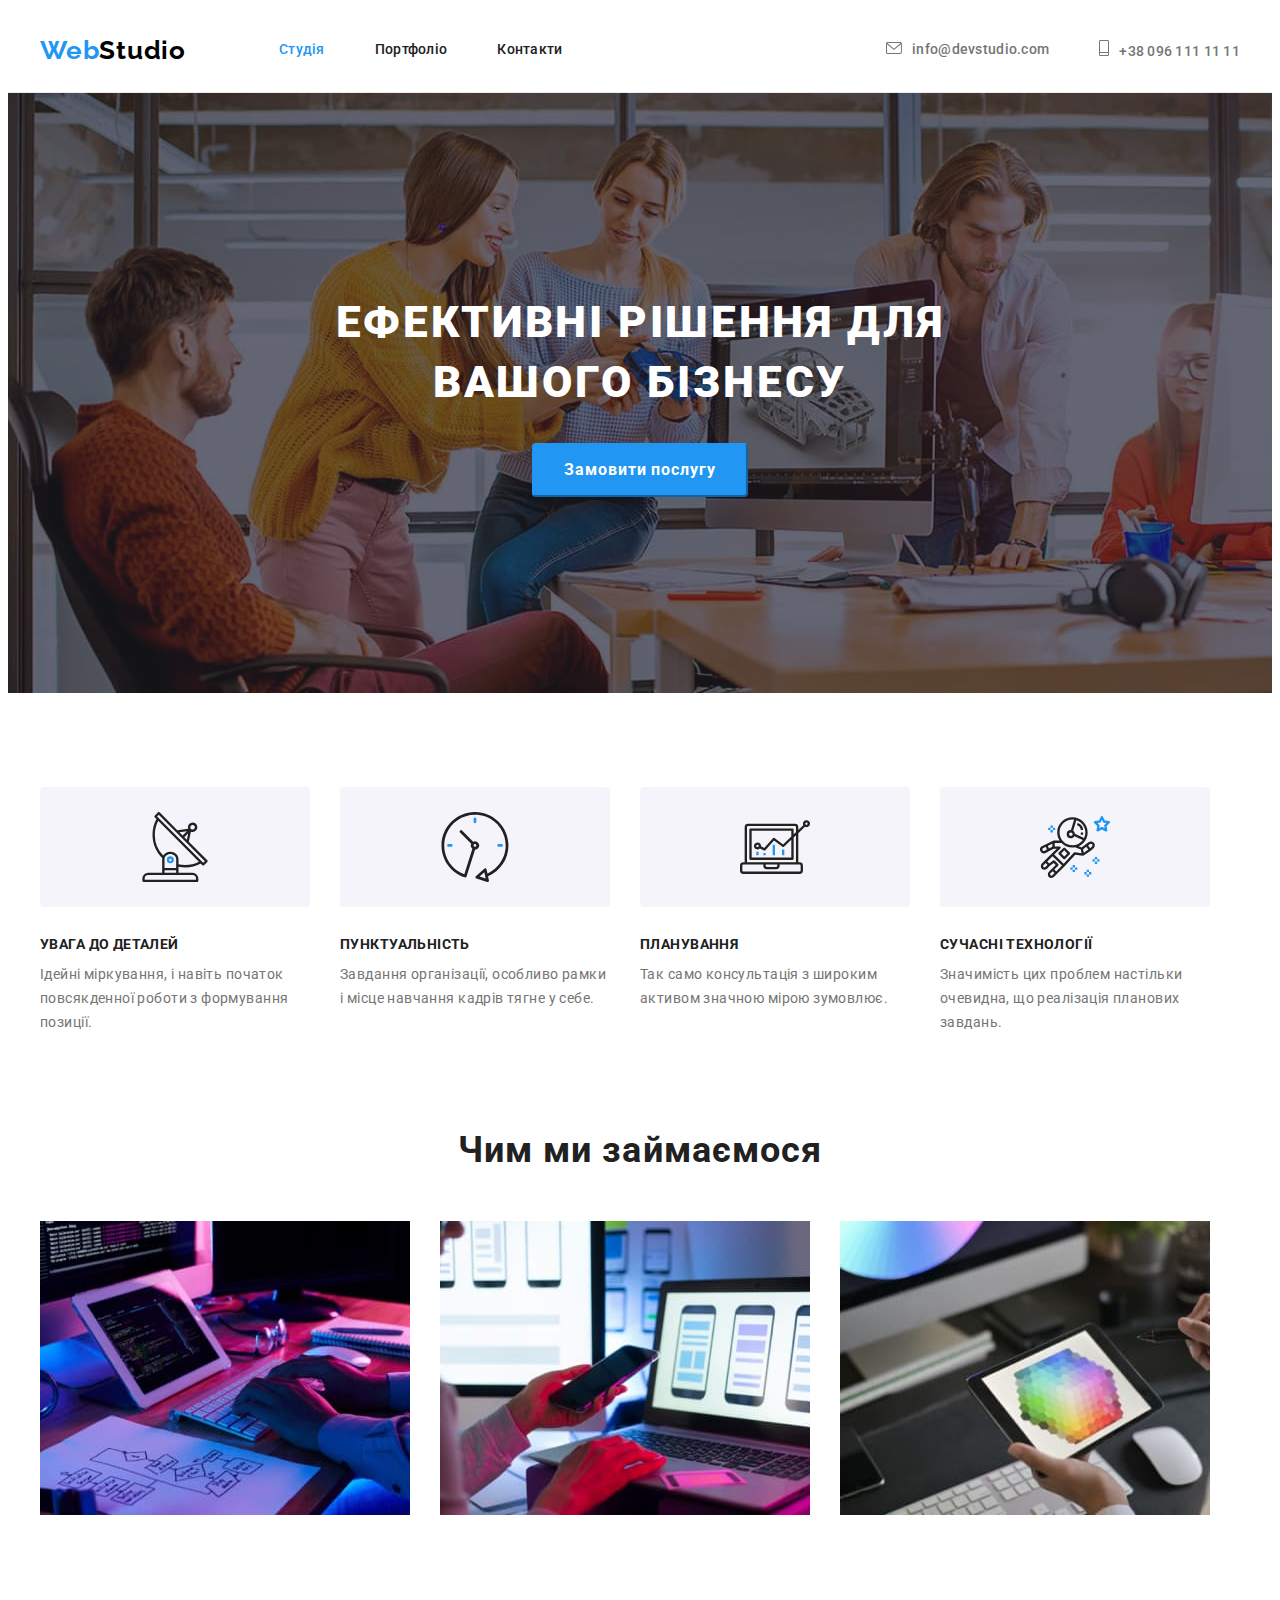
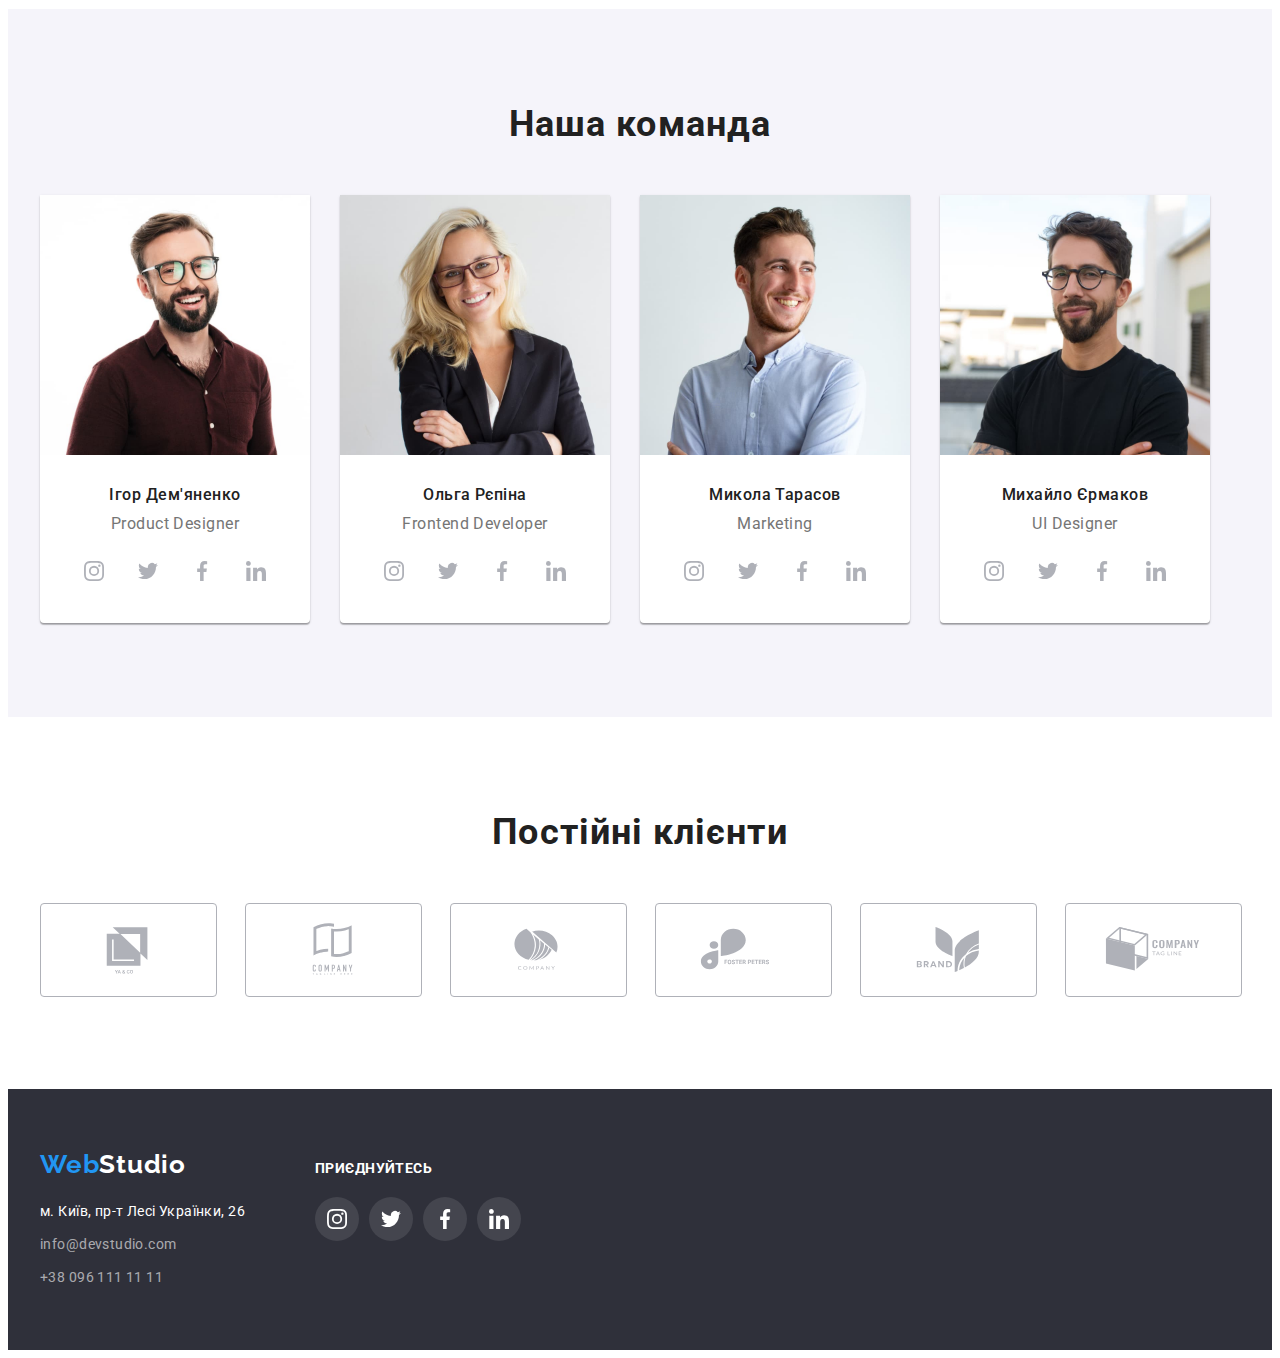
==== index.html @ 9d5d57d2 "new" ====
<!DOCTYPE html>
<html lang="uk">
  <head>
    <meta charset="UTF-8" />
    <meta http-equiv="X-UA-Compatible" content="IE=edge" />
    <meta name="viewport" content="width=device-width, initial-scale=1.0" />
    <title>Студія</title>
    <link rel="stylesheet" href="https://cdnjs.cloudflare.com/ajax/libs/modern-normalize/1.1.0/modern-normalize.min.css" integrity="sha512-wpPYUAdjBVSE4KJnH1VR1HeZfpl1ub8YT/NKx4PuQ5NmX2tKuGu6U/JRp5y+Y8XG2tV+wKQpNHVUX03MfMFn9Q==" crossorigin="anonymous" referrerpolicy="no-referrer" />
    <link rel="stylesheet" href="./css/styles.css" />
    <link rel="preconnect" href="https://fonts.googleapis.com" />
    <link rel="preconnect" href="https://fonts.gstatic.com" crossorigin />
    <link href="https://fonts.googleapis.com/css2?family=Raleway:wght@700&family=Roboto:wght@400;500;700;900&display=swap" rel="stylesheet" />
  </head>
  <body>
    <header class="header">
      <div class="container header-container">
        <nav class="site-nav">
          <a class="logo-link" href="./index.html"><span>Web</span>Studio</a>
          <ul class="header-list list">
            <li class="item"><a class="header-item-link link current" href="./index.html">Студія</a></li>
            <li class="item"><a class="header-item-link link" href="./portfolio.html">Портфоліо</a></li>
            <li class="item"><a class="header-item-link link" href="">Контакти</a></li>
          </ul>
        </nav>
        <ul class="header-contacts list">
          <li class="item"><a class="header-item-mail link" href="mailto:info@devstudio.com"><svg class="icon-header-contats" width="16" height="12"><use href="./images/icons.svg#icon-mail"></use></svg>info@devstudio.com</a></li>
          <li class="item"><a class="header-item-tel link" href="tel:+380961111111"><svg class="icon-header-contats" width="10" height="16"><use href="./images/icons.svg#icon-tell"></use></svg>+38 096 111 11 11</a></li>
        </ul>
      </div>
    </header>
    <main>
      <section class="hero">
        <div class="hero-elements">
          <h1 class="hero-title">Ефективні рішення для вашого бізнесу</h1>
          <button class="hero-btn" type="button" aria-label="Замовити послугу">Замовити послугу</button>
        </div>
      </section>
      <section class="features section">
        <div class="container">
          <h2 class="visually-hidden">Особливості</h2>
          <ul class="features-list list">
            <li class="item">
              <div class="icons"><svg class="icon-features" width="70" height="70"><use href="./images/icons.svg#icon-antenna"></use></svg></div>
              <h3 class="features-title">УВАГА ДО ДЕТАЛЕЙ</h3>
              <p class="features-text">Ідейні міркування, і навіть початок повсякденної роботи з формування позиції.</p>
            </li>
            <li class="item">
              <div class="icons"><svg class="icon-features" width="70" height="70"><use href="./images/icons.svg#icon-clock"></use></svg></div>
              <h3 class="features-title">ПУНКТУАЛЬНІСТЬ</h3>
              <p class="features-text">Завдання організації, особливо рамки і місце навчання кадрів тягне у себе.</p>
            </li>
            <li class="item">
              <div class="icons"><svg class="icon-features" width="70" height="70"><use href="./images/icons.svg#icon-diagram"></use></svg></div>
              <h3 class="features-title">ПЛАНУВАННЯ</h3>
              <p class="features-text">Так само консультація з широким активом значною мірою зумовлює.</p>
            </li>
            <li class="item">
              <div class="icons"><svg class="icon-features" width="70" height="70"><use href="./images/icons.svg#icon-astronaut"></use></svg></div>
              <h3 class="features-title">СУЧАСНІ ТЕХНОЛОГІЇ</h3>
              <p class="features-text">Значимість цих проблем настільки очевидна, що реалізація планових завдань.</p>
            </li>
          </ul>
        </div>
      </section>
      <section class="services">
        <div class="container">
          <h2 class="services-title">Чим ми займаємося</h2>
          <ul class="services-list list">
            <li class="item"><img src="./images/desktopapp.jpg" alt="Десктопні програми" width="370" height="294" /></li>
            <li class="item"><img src="./images/mobileapp.jpg" alt="Мобільні додакти" width="370" height="294" /></li>
            <li class="item"><img src="./images/designsolutions.jpg" alt="Дизайнерскі рішення" width="370" height="294" /></li>
          </ul>
        </div>
      </section>
      <section class="team section">
        <div class="container">
          <h2 class="team-title">Наша команда</h2>
          <ul class="team-list list">
            <li class="item">
              <img class="team-img" src="./images/ihordemyanenko.jpg" alt="Ігор Дем'яненко" width="270" height="260" />
              <div class="team-description">
                <h3 class="team-title-name">Ігор Дем'яненко</h3>
                <p class="team-text" lang="en">Product Designer</p>
                  <ul class="team-soc-list">
                <li class="item-soc-list"><a class="team-soc-link" href=""><svg class="icon-link" width="20" height="20"><use href="./images/icons.svg#icon-instagram"></use></svg></a></li>
                <li class="item-soc-list"><a class="team-soc-link" href=""><svg class="icon-link" width="20" height="20"><use href="./images/icons.svg#icon-twitter"></use></svg></a></li>
                <li class="item-soc-list"><a class="team-soc-link" href=""><svg class="icon-link" width="20" height="20"><use href="./images/icons.svg#icon-facebook"></use></svg></a></li>
                <li class="item-soc-list"><a class="team-soc-link" href=""><svg class="icon-link" width="20" height="20"><use href="./images/icons.svg#icon-linkedin"></use></svg></a></li>
              </ul>
              </div>
            </li>
            <li class="item">
              <img class="team-img" src="./images/olgarepina.jpg" alt="Ольга Рєпіна" width="270" height="260" />
              <div class="team-description">
                <h3 class="team-title-name">Ольга Рєпіна</h3>
                <p class="team-text" lang="en">Frontend Developer</p>
                  <ul class="team-soc-list">
                <li class="item-soc-list"><a class="team-soc-link" href=""><svg class="icon-link" width="20" height="20"><use href="./images/icons.svg#icon-instagram"></use></svg></a></li>
                <li class="item-soc-list"><a class="team-soc-link" href=""><svg class="icon-link" width="20" height="20"><use href="./images/icons.svg#icon-twitter"></use></svg></a></li>
                <li class="item-soc-list"><a class="team-soc-link" href=""><svg class="icon-link" width="20" height="20"><use href="./images/icons.svg#icon-facebook"></use></svg></a></li>
                <li class="item-soc-list"><a class="team-soc-link" href=""><svg class="icon-link" width="20" height="20"><use href="./images/icons.svg#icon-linkedin"></use></svg></a></li>
              </ul>
              </div>
            </li>
            <li class="item">
              <img class="team-img" src="./images/mykolatarasov.jpg" alt="Микола Тарасов" width="270" height="260" />
              <div class="team-description">
                <h3 class="team-title-name">Микола Тарасов</h3>
                <p class="team-text" lang="en">Marketing</p>
                  <ul class="team-soc-list">
                <li class="item-soc-list"><a class="team-soc-link" href=""><svg class="icon-link" width="20" height="20"><use href="./images/icons.svg#icon-instagram"></use></svg></a></li>
                <li class="item-soc-list"><a class="team-soc-link" href=""><svg class="icon-link" width="20" height="20"><use href="./images/icons.svg#icon-twitter"></use></svg></a></li>
                <li class="item-soc-list"><a class="team-soc-link" href=""><svg class="icon-link" width="20" height="20"><use href="./images/icons.svg#icon-facebook"></use></svg></a></li>
                <li class="item-soc-list"><a class="team-soc-link" href=""><svg class="icon-link" width="20" height="20"><use href="./images/icons.svg#icon-linkedin"></use></svg></a></li>
              </ul>
              </div>
            </li>
            <li class="item">
              <img class="team-img" src="./images/mykhailoyermako.jpg" alt="Михайло Єрмаков" width="270" height="260" />
              <div class="team-description">
                <h3 class="team-title-name">Михайло Єрмаков</h3>
                <p class="team-text" lang="en">UI Designer</p>
                  <ul class="team-soc-list">
                <li class="item-soc-list"><a class="team-soc-link" href=""><svg class="icon-link" width="20" height="20"><use href="./images/icons.svg#icon-instagram"></use></svg></a></li>
                <li class="item-soc-list"><a class="team-soc-link" href=""><svg class="icon-link" width="20" height="20"><use href="./images/icons.svg#icon-twitter"></use></svg></a></li>
                <li class="item-soc-list"><a class="team-soc-link" href=""><svg class="icon-link" width="20" height="20"><use href="./images/icons.svg#icon-facebook"></use></svg></a></li>
                <li class="item-soc-list"><a class="team-soc-link" href=""><svg class="icon-link" width="20" height="20"><use href="./images/icons.svg#icon-linkedin"></use></svg></a></li>
              </ul>
              </div>
            </li>
          </ul>
        </div>
      </section>
      <section class="regular-customers section">
        <div class="container">
          <h2 class="title-customers">Постійні клієнти</h2>
          <ul class="list-coustomers">
            <li class="item-coustomers"><a class="coustomers-link" href=""><svg class="icon-coustomers-link" width="106" height="60"><use href="./images/icons.svg#icon-yako"></use></svg></a></li>
            <li class="item-coustomers"><a class="coustomers-link" href=""><svg class="icon-coustomers-link" width="106" height="60"><use href="./images/icons.svg#icon-taglinehere"></use></svg></a></li>
            <li class="item-coustomers"><a class="coustomers-link" href=""><svg class="icon-coustomers-link" width="106" height="60"><use href="./images/icons.svg#icon-company"></use></svg></a></li>
            <li class="item-coustomers"><a class="coustomers-link" href=""><svg class="icon-coustomers-link" width="106" height="60"><use href="./images/icons.svg#icon-fosterpeters"></use></svg></a></li>
            <li class="item-coustomers"><a class="coustomers-link" href=""><svg class="icon-coustomers-link" width="106" height="60"><use href="./images/icons.svg#icon-brand"></use></svg></a></li>
            <li class="item-coustomers"><a class="coustomers-link" href=""><svg class="icon-coustomers-link" width="106" height="60"><use href="./images/icons.svg#icon-tagline"></use></svg></a></li>
          </ul>
        </div>
      </section>
    </main>
    <footer class="footer">
      <div class="container footer-addres">
        <div class="footer-wrap-contacts">
          <a class="footer-logo" href="./index.html"><span>Web</span>Studio</a>
          <address>
            <p class="footer-text">м. Київ, пр-т Лесі Українки, 26</p>
            <ul class="footer-contacts list">
              <li class="footer-item"><a class="footer-mail" href="mailto:info@devstudio.com">info@devstudio.com</a></li>
              <li class="footer-item"><a class="footer-tel" href="tel:+380961111111">+38 096 111 11 11</a></li>
            </ul>
          </address>
        </div>
        <div class="footer-links">
          <div>
            <p class="footer-text-links">приєднуйтесь</p>
            <ul class="footer-soc-list">
              <li class="item-soc-list"><a class="footer-soc-link" href=""><svg class="icon-footer-link" width="20" height="20"><use href="./images/icons.svg#icon-instagram"></use></svg></a></li>
              <li class="item-soc-list"><a class="footer-soc-link" href=""><svg class="icon-footer-link" width="20" height="20"><use href="./images/icons.svg#icon-twitter"></use></svg></a></li>
              <li class="item-soc-list"><a class="footer-soc-link" href=""><svg class="icon-footer-link" width="20" height="20"><use href="./images/icons.svg#icon-facebook"></use></svg></a></li>
              <li class="item-soc-list"><a class="footer-soc-link" href=""><svg class="icon-footer-link" width="20" height="20"><use href="./images/icons.svg#icon-linkedin"></use></svg></a></li>
            </ul>
          </div>
        </div>
      </div>
    </footer>
  </body>
</html>
---- css/styles.css ----
:root {
  --text-color: #757575;
  --title-text-color: #212121;
  --accent-color: #2196f3;
  --secondary-color: #ffffff;
  --color-icon: #afb1b8;
  ---background-color: #f5f4fa;
}

h1,
h2,
h3,
h4,
h5,
h5,
p {
  margin: 0;
  padding: 0;
}

ul,
ol {
  margin: 0;
  padding-left: 0;
  list-style: none;
}

a {
  text-decoration: none;
}

address {
  font-style: normal;
}

button {
  cursor: pointer;
}

img {
  display: block;
  max-width: 100%;
  height: auto;
}

body {
  font-family: "Roboto", sans-serif;
  font-size: 14px;
}

.container {
  width: 1200px;
  padding-left: 15px;
  padding-right: 15px;
  margin: 0 auto;
}

.section {
  padding-top: 94px;
  padding-bottom: 94px;
}

.visually-hidden {
  position: absolute;
  width: 1px;
  height: 1px;
  margin: -1px;
  border: 0;
  padding: 0;
  white-space: nowrap;
  clip-path: inset(100%);
  clip: rect(0 0 0 0);
  overflow: hidden;
}

.header-list .current {
  color: var(--accent-color);
}

/* Header */

.header {
  background: var(--secondary-color);
  border-bottom: 1px solid #ececec;
}

.header-container {
  display: flex;
  align-items: center;
}

.site-nav {
  display: flex;
  align-items: center;
}

.header-list {
  display: flex;
  align-items: center;
}

.header-container .link {
  padding-top: 32px;
  padding-bottom: 32px;
}

.header-list .item + .item {
  margin-left: 50px;
}
.header-contacts {
  display: flex;
  align-items: center;
  margin-left: auto;
}

.header-contacts .item + .item {
  margin-left: 50px;
}

.logo-link {
  color: #000000;
  font-family: "Raleway", sans-serif;
  font-weight: 700;
  font-size: 26px;
  line-height: 1.19;
  letter-spacing: 0.03em;
  margin-right: 93px;
}

.logo-link span {
  color: var(--accent-color);
}

.header-item-link {
  font-weight: 500;
  line-height: 1.14;
  letter-spacing: 0.02em;
  color: var(--title-text-color);

  display: block;
}

.header-item-link:hover,
.header-item-link:focus {
  color: var(--accent-color);
}

.header-item-mail,
.header-item-tel {
  font-weight: 500;
  line-height: 1.14;
  letter-spacing: 0.02em;
  color: var(--text-color);

  display: block;
}

.icon-header-contats {
  margin-right: 10px;
  fill: currentColor;
}

.header-item-mail:hover,
.header-item-mail:focus {
  color: var(--accent-color);
  fill: var(--accent-color);
}

.header-item-tel:hover,
.header-item-tel:focus {
  color: var(--accent-color);
  fill: var(--accent-color);
}

/* Hero */

.hero {
  height: 600px;
  max-width: 1600px;
  background-image: linear-gradient(rgba(47, 48, 58, 0.4), rgba(47, 48, 58, 0.4)), url("../images/hero.jpg");
  background-color: #2f303a;
}
.hero-elements {
  padding: 200px 0px;
}

.hero-title {
  max-width: 650px;
  margin: 0 auto;
  margin-bottom: 30px;

  font-weight: 900;
  font-size: 44px;
  line-height: 1.36;
  text-align: center;
  letter-spacing: 0.06em;
  text-transform: uppercase;
  color: var(--secondary-color);
}
.hero-btn {
  display: block;
  padding-top: 10px;
  padding-bottom: 10px;
  min-width: 216px;
  margin: 0 auto;
  border-radius: 4px;
  border-color: var(--accent-color);

  font-family: inherit;
  font-weight: 700;
  font-size: 16px;
  line-height: 1.88;
  letter-spacing: 0.06em;
  color: var(--secondary-color);
  background: var(--accent-color);
}

.hero-btn:hover,
.hero-btn:focus {
  color: var(--secondary-color);
  background: #188ce8;
}

/* Features */

.icons {
  width: 270px;
  height: 120px;
  margin-bottom: 30px;

  display: flex;
  justify-content: center;
  align-items: center;
  background-color: var(---background-color);
  border-radius: 4px;
}

.features-list {
  display: flex;
  gap: 30px;
}

.features-title {
  margin-bottom: 10px;

  font-size: 14px;
  font-weight: 700;
  line-height: 1.14;
  letter-spacing: 0.03em;
  text-transform: uppercase;
  color: var(--title-text-color);
}

.features-text {
  width: 270px;

  line-height: 1.71;
  letter-spacing: 0.03em;
  color: var(--text-color);
}

/* Services */

.services {
  padding-bottom: 94px;
  background: var(--secondary-color);
}

.services-list {
  display: flex;
  gap: 30px;
}

.services-list .item {
  width: calc((100%-60px) / 3);
}

.services-title {
  margin-bottom: 50px;

  font-weight: 700;
  font-size: 36px;
  line-height: 42px;
  text-align: center;
  letter-spacing: 0.03em;
  color: var(--title-text-color);
}

/* Our team */

.team {
  background: var(---background-color);
}

.team-list {
  display: flex;
  gap: 30px;
}

.team-list .item {
  text-align: center;
  box-shadow: 0px 1px 3px rgba(0, 0, 0, 0.12), 0px 1px 1px rgba(0, 0, 0, 0.14), 0px 2px 1px rgba(0, 0, 0, 0.2);
  border-radius: 0px 0px 4px 4px;
  background: #ffffff;
}

.team-description {
  padding: 30px;
}

.team-title {
  margin-bottom: 50px;
  font-weight: 700;
  font-size: 36px;
  line-height: 1.17;
  text-align: center;
  letter-spacing: 0.03em;
  color: var(--title-text-color);
}

.team-title-name {
  margin-bottom: 10px;

  font-weight: 500;
  font-size: 16px;
  line-height: 1.19;
  letter-spacing: 0.03em;
  color: var(--title-text-color);
}

.team-text {
  margin-bottom: 16px;
  
  font-size: 16px;
  line-height: 1.19;
  letter-spacing: 0.03em;
  color: var(--text-color);
}

.team-soc-list {
  display: flex;
  justify-content: center;
  align-items: center;
  gap: 10px;
}

.item-soc-list {
  width: 44px;
  height: 44px;
}

.team-soc-link {
  width: 100%;
  height: 100%;
  display: flex;
  justify-content: center;
  align-items: center;
  border-radius: 50%;
  color: var(--color-icon);
}

.icon-link {
  fill: currentColor;
}

.team-soc-link:hover,
.team-soc-link:focus {
  background-color: var(--accent-color);
  color: var(--secondary-color);
}

/* Coustomers */

.title-customers {
  margin-bottom: 50px;

  font-weight: 700;
  font-size: 36px;
  line-height: 1.17;
  text-align: center;
  letter-spacing: 0.03em;

  color: var(--title-text-color);
}

.list-coustomers {
  display: flex;
  gap: 30px;
}

.item-coustomers {
  width: calc((100% - 150px) / 6);
  height: 92px;
}

.coustomers-link {
  width: 100%;
  height: 100%;
  display: flex;
  justify-content: center;
  align-items: center;
  border: 1px solid var(--color-icon);
  border-radius: 4px;
  color: var(--color-icon);
}

.icon-coustomers-link {
  fill: currentColor;
}

.coustomers-link:hover,
.coustomers-link:focus {
  border-color: var(--accent-color);
  color: var(--accent-color);
}

/* Footer */

.footer {
  padding: 60px 0;
  background: #2f303a;
}

.footer-addres {
  display: flex;
  align-items: baseline;
}

.footer-wrap-contacts {
  margin-right: 70px;
}

.footer-logo {
  font-family: "Raleway", sans-serif;
  font-weight: 700;
  font-size: 26px;
  line-height: 1.19;
  letter-spacing: 0.03em;
  color: var(--secondary-color);

  display: block;
  margin-bottom: 20px;
}

.footer-logo span {
  color: var(--accent-color);
}

.footer-text {
  margin-bottom: 9px;

  line-height: 1.71;
  font-style: normal;
  letter-spacing: 0.03em;
  color: var(--secondary-color);
}

.footer-mail,
.footer-tel {
  font-style: normal;
  line-height: 1.71;
  letter-spacing: 0.03em;
  color: rgba(255, 255, 255, 0.6);
}
.footer-mail {
  display: block;
  margin-bottom: 9px;
}

.footer-mail:hover,
.footer-mail:focus {
  color: var(--accent-color);
}

.footer-tel:hover,
.footer-tel:focus {
  color: var(--accent-color);
}


.footer-text-links {
  margin-bottom: 20px;

  font-weight: 700;
  line-height: 1.14;
  letter-spacing: 0.03em;
  text-transform: uppercase;
  color: var(--secondary-color);
}

.footer-soc-list {
  display: flex;
  gap: 10px;
}


.item-soc-list {
  width: 44px;
  height: 44px;
}


.footer-soc-link {
  width: 100%;
  height: 100%;
  border-radius: 50%;
  display: flex;
  justify-content: center;
  align-items: center;
  background-color: rgba(255, 255, 255, 0.1);
}

.icon-footer-link {
  fill: var(--secondary-color);
}

.footer-soc-link:hover,
.footer-soc-link:focus {
  background-color: var(--accent-color);
}


/* Portfolio */

/* Projects */

.filter {
  background: var(--secondary-color);
}

.filter-list {
  display: flex;
  justify-content: center;
  gap: 8px;
  margin-bottom: 34px;
}

.filter-btn {
  display: block;
  margin: 0 auto;
  padding: 6px 22px;
  border-style: none;
  border-radius: 4px;

  font-family: inherit;
  font-weight: 500;
  font-size: 16px;
  line-height: 1.62;
  letter-spacing: 0.03em;
  color: var(--title-text-color);
  background: #f5f4fa;
}

.filter-btn:hover,
.filter-btn:focus {
  color: var(--secondary-color);
  background: var(--accent-color);
  box-shadow: 0px 3px 1px rgba(0, 0, 0, 0.1), 0px 1px 2px rgba(0, 0, 0, 0.08), 0px 2px 2px rgba(0, 0, 0, 0.12);
}

.project-list {
  display: flex;
  flex-wrap: wrap;
  gap: 30px;
}

.project-link:hover,
.project-link:focus {
  box-shadow: 0px 1px 1px rgba(0, 0, 0, 0.12), 0px 4px 4px rgba(0, 0, 0, 0.06), 1px 4px 6px rgba(0, 0, 0, 0.16);
  display: block;
}

.description {
  padding: 20px 24px;
  border: 1px solid #eeeeee;
}

.project-title {
  margin-bottom: 4px;

  font-weight: 700;
  font-size: 18px;
  line-height: 2;
  letter-spacing: 0.06em;
  color: var(--title-text-color);
}

.project-text {
  font-weight: 400;
  font-size: 16px;
  line-height: 1.88;
  letter-spacing: 0.03em;
  color: var(--text-color);
}
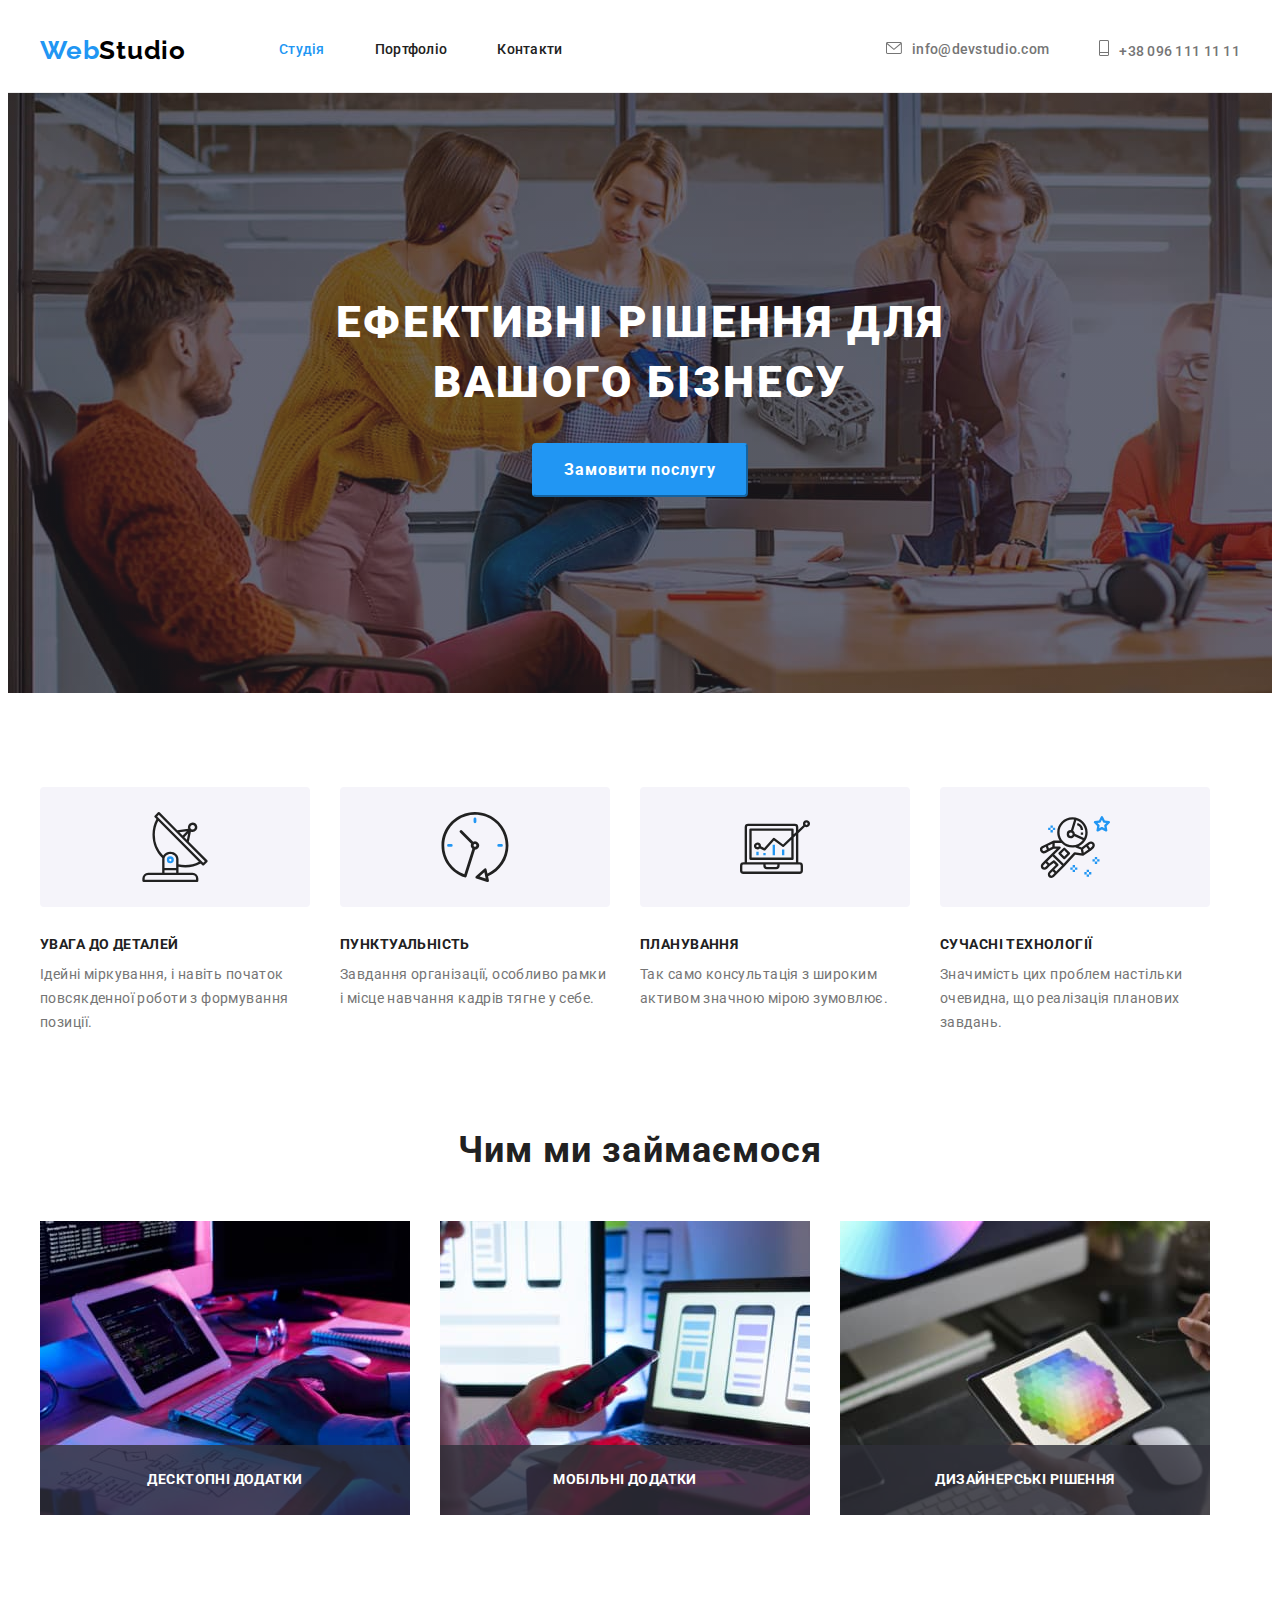
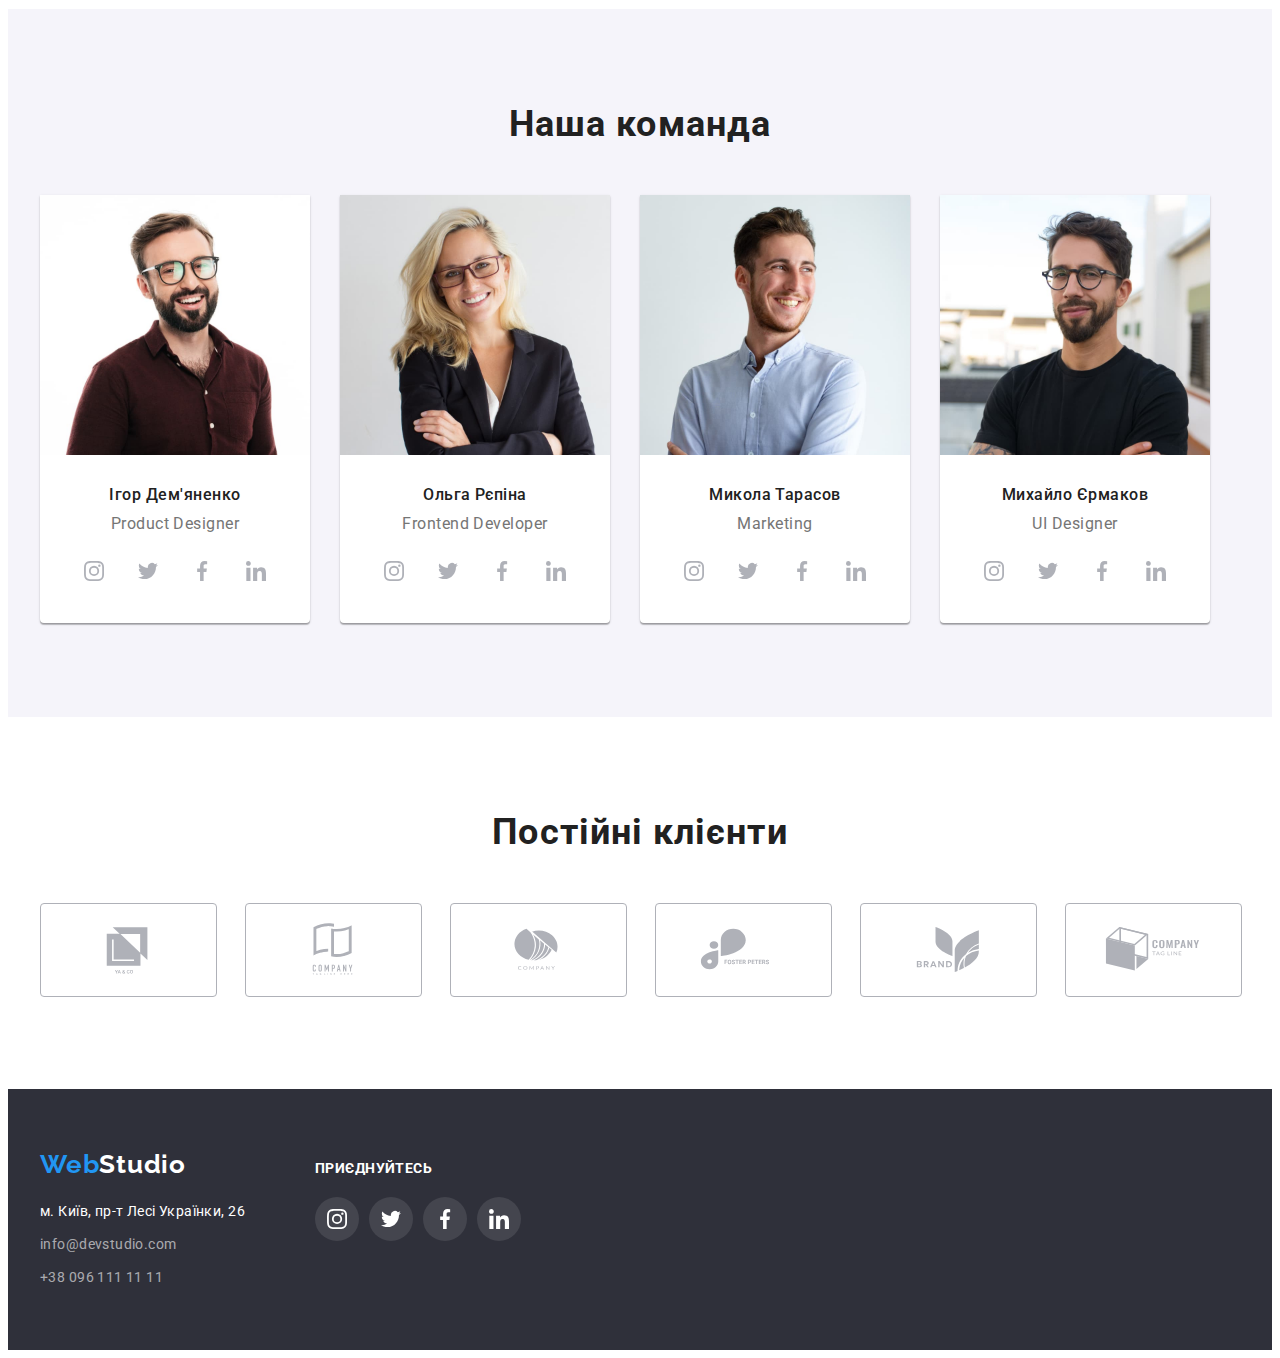
==== commit d2a94806: "update files, add modal.js" ====
--- a/index.html
+++ b/index.html
@@ -66,9 +66,24 @@
         <div class="container">
           <h2 class="services-title">Чим ми займаємося</h2>
           <ul class="services-list list">
-            <li class="item"><img src="./images/desktopapp.jpg" alt="Десктопні програми" width="370" height="294" /></li>
-            <li class="item"><img src="./images/mobileapp.jpg" alt="Мобільні додакти" width="370" height="294" /></li>
-            <li class="item"><img src="./images/designsolutions.jpg" alt="Дизайнерскі рішення" width="370" height="294" /></li>
+            <li class="services-item item">
+              <div class="thumb-services">
+                <img src="./images/desktopapp.jpg" alt="Десктопні програми" width="370" height="294" />
+                <p class="text-animation">Десктопні додатки</p>
+              </div>
+            </li>
+            <li class="services-item item">
+              <div class="thumb-services">
+                <img src="./images/mobileapp.jpg" alt="Мобільні додакти" width="370" height="294" />
+                <p class="text-animation">Мобільні додатки</p>
+              </div>
+            </li>
+            <li class="services-item item">
+              <div class="thumb-services">
+                <img src="./images/designsolutions.jpg" alt="Дизайнерскі рішення" width="370" height="294" />
+                <p class="text-animation">Дизайнерські рішення</p>
+              </div>
+            </li>
           </ul>
         </div>
       </section>
@@ -170,5 +185,6 @@
         </div>
       </div>
     </footer>
+    <script src="./js/modal.js"></script>
   </body>
 </html>
--- a/css/styles.css
+++ b/css/styles.css
@@ -266,15 +266,6 @@
   background: var(--secondary-color);
 }
 
-.services-list {
-  display: flex;
-  gap: 30px;
-}
-
-.services-list .item {
-  width: calc((100%-60px) / 3);
-}
-
 .services-title {
   margin-bottom: 50px;
 
@@ -285,6 +276,37 @@
   letter-spacing: 0.03em;
   color: var(--title-text-color);
 }
+
+.services-list {
+  display: flex;
+  gap: 30px;
+}
+
+.services-list .item {
+  width: calc((100%-60px) / 3);
+}
+
+.thumb-services {
+  position: relative;
+}
+
+.text-animation {
+  position: absolute;
+  bottom: 0;
+
+  padding: 27px 0;
+  width: 100%;
+
+  font-weight: 700;
+  font-size: 14px;
+  line-height: 1.14;
+  text-align: center;
+  letter-spacing: 0.03em;
+  text-transform: uppercase;
+  color: var(--secondary-color);
+  background-color: rgba(47, 48, 58, 0.8);
+}
+
 
 /* Our team */
 
@@ -330,7 +352,7 @@
 
 .team-text {
   margin-bottom: 16px;
-  
+
   font-size: 16px;
   line-height: 1.19;
   letter-spacing: 0.03em;
@@ -477,7 +499,6 @@
   color: var(--accent-color);
 }
 
-
 .footer-text-links {
   margin-bottom: 20px;
 
@@ -492,13 +513,11 @@
   display: flex;
   gap: 10px;
 }
-
 
 .item-soc-list {
   width: 44px;
   height: 44px;
 }
-
 
 .footer-soc-link {
   width: 100%;
@@ -519,7 +538,6 @@
   background-color: var(--accent-color);
 }
 
-
 /* Portfolio */
 
 /* Projects */
@@ -570,6 +588,39 @@
   display: block;
 }
 
+.project-thumb {
+  position: relative;
+}
+
+.project-thumb::before {
+  content: "";
+  position: absolute;
+  width: 370px;
+  height: 294px;
+  background-color: rgba(33, 150, 243, 0.9);
+  opacity: 0;
+}
+
+.project-animation-text {
+  position: absolute;
+  top: 63px;
+  left: 24px;
+
+  width: 322px;
+
+  font-weight: 400;
+  font-size: 18px;
+  line-height: 1.56;
+  letter-spacing: 0.03em;
+  color: var(--secondary-color);
+  opacity: 0;
+}
+
+.project-list-item:hover .project-thumb::before,
+.project-list-item:hover .project-animation-text {
+  opacity: 1;
+}
+
 .description {
   padding: 20px 24px;
   border: 1px solid #eeeeee;
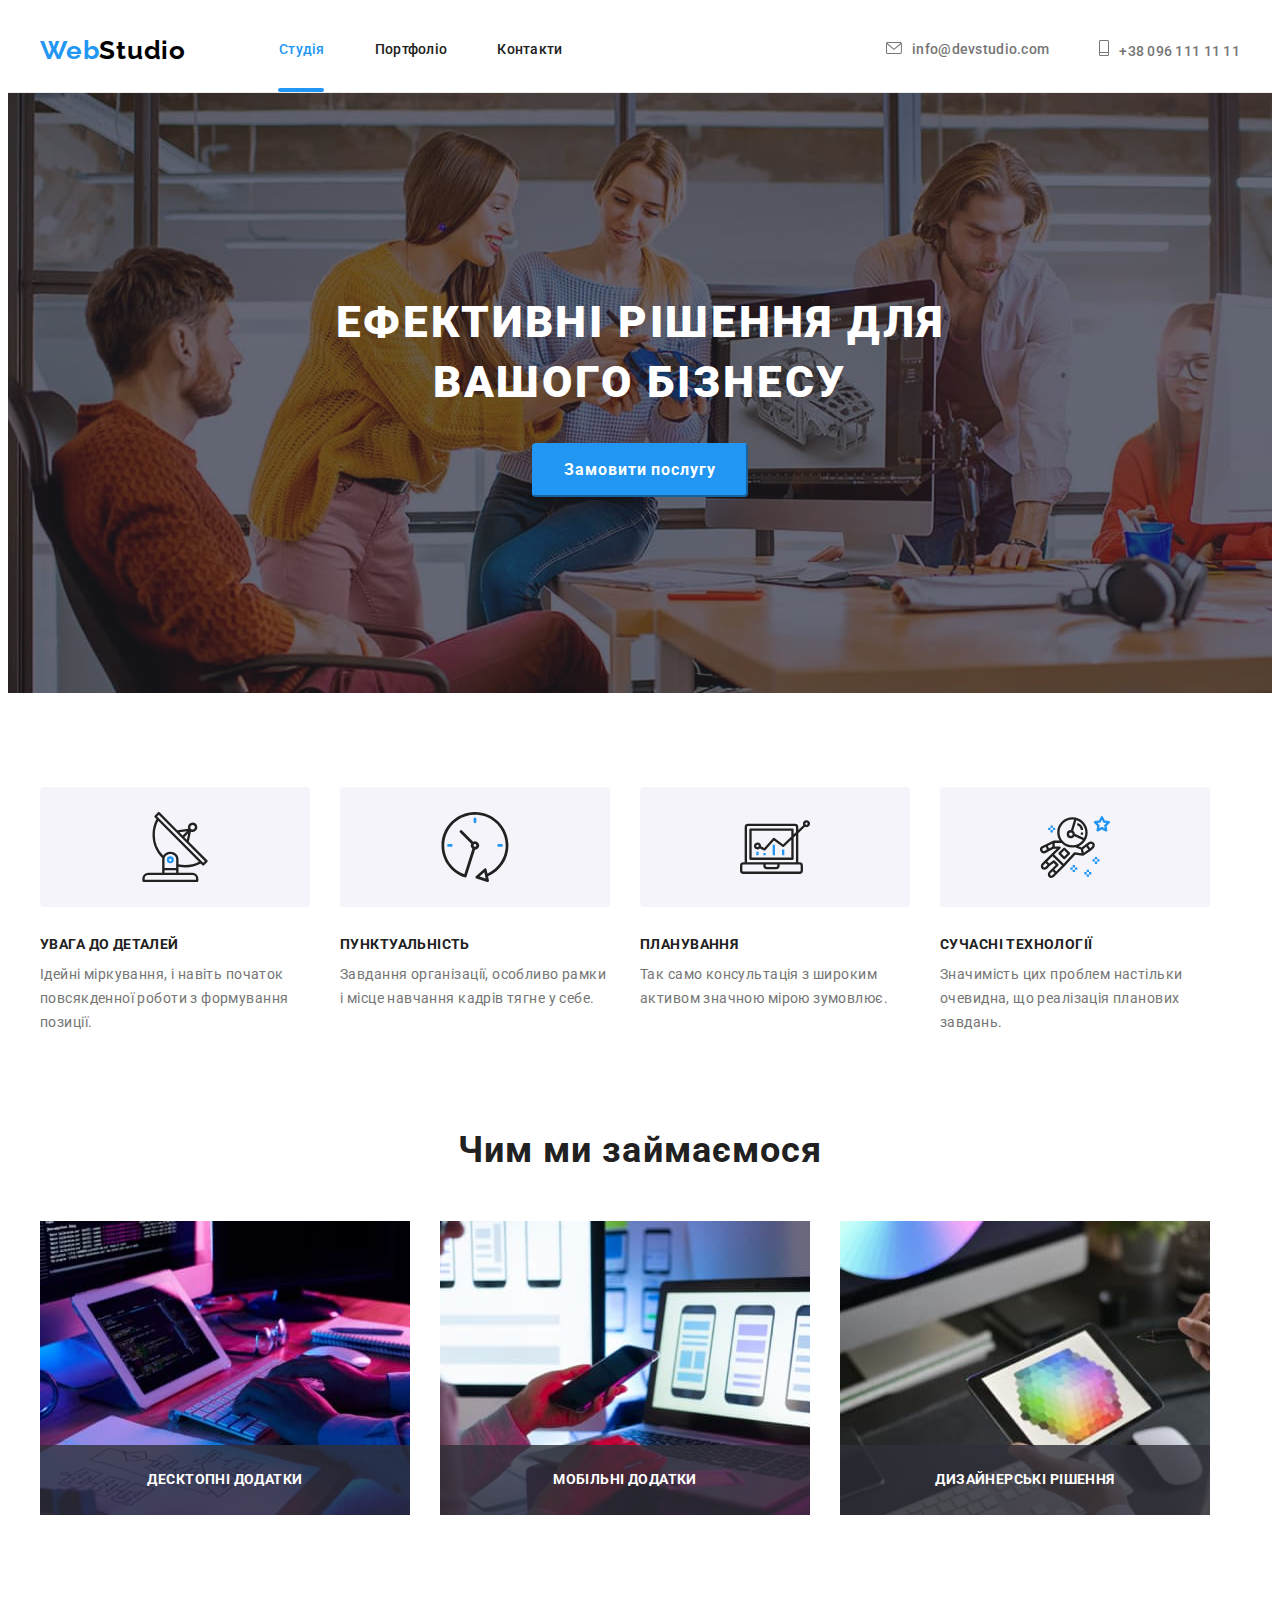
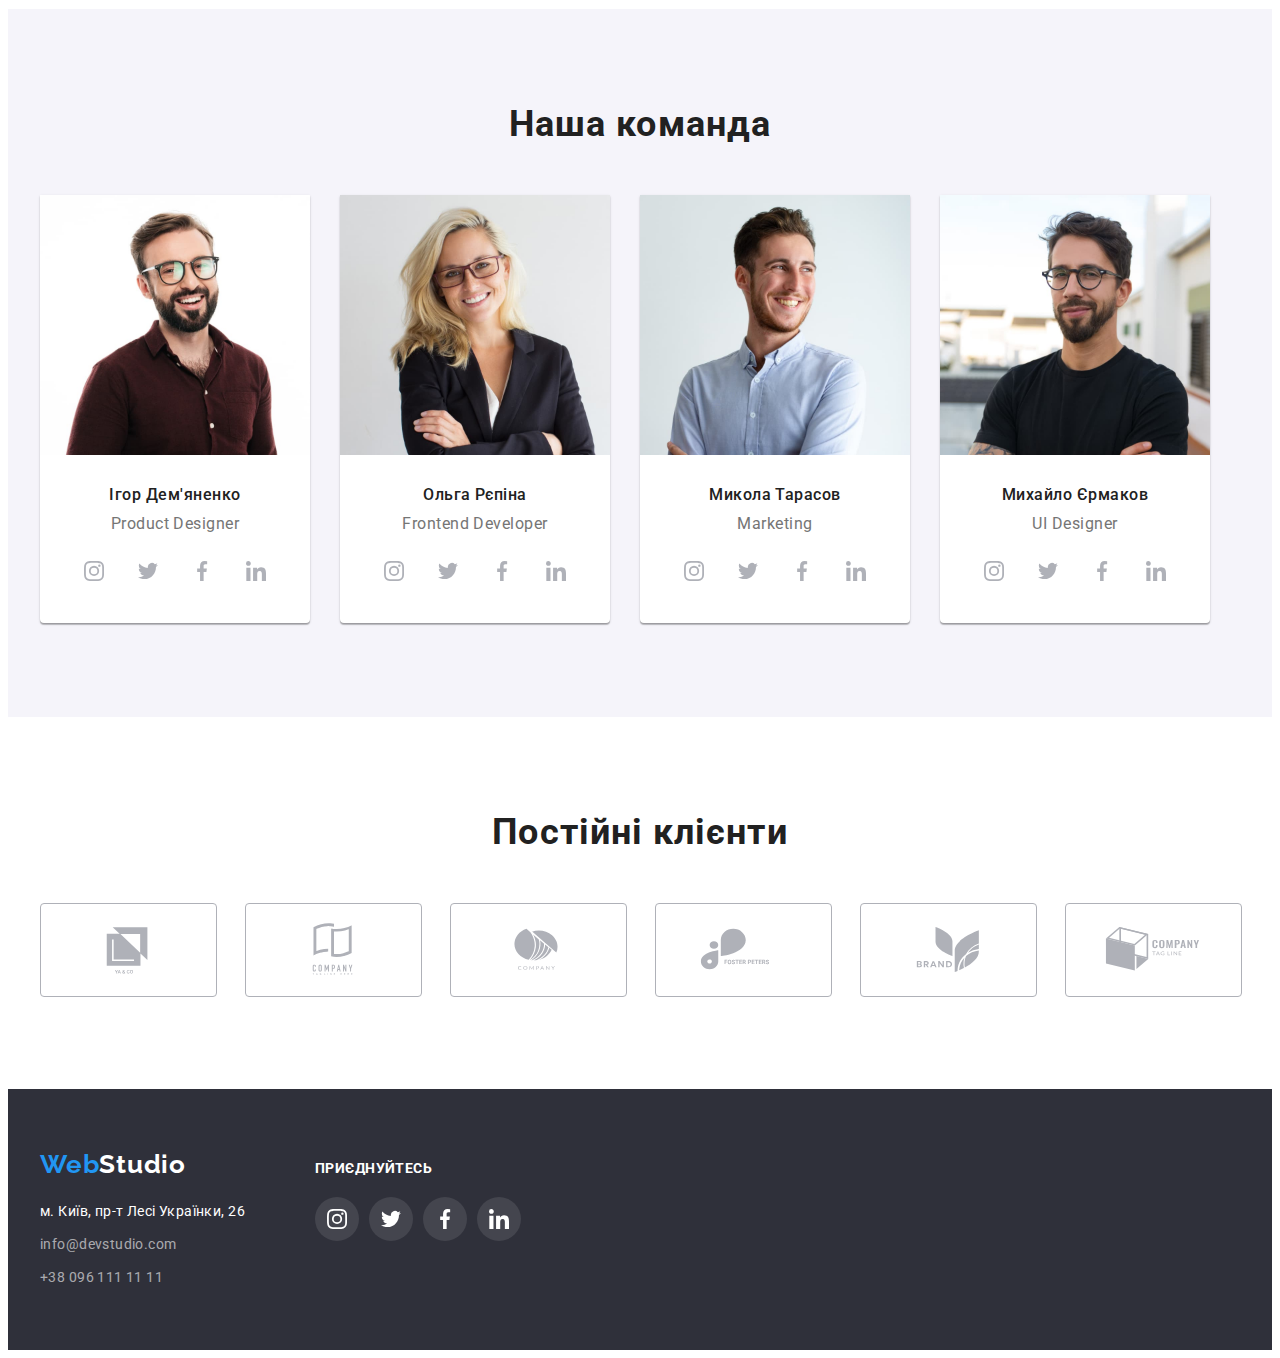
==== commit dcfefdeb: "updated files" ====
--- a/index.html
+++ b/index.html
@@ -32,7 +32,7 @@
       <section class="hero">
         <div class="hero-elements">
           <h1 class="hero-title">Ефективні рішення для вашого бізнесу</h1>
-          <button class="hero-btn" type="button" aria-label="Замовити послугу">Замовити послугу</button>
+          <button data-modal-open class="hero-btn" type="button" aria-label="Замовити послугу">Замовити послугу</button>
         </div>
       </section>
       <section class="features section">
@@ -69,19 +69,19 @@
             <li class="services-item item">
               <div class="thumb-services">
                 <img src="./images/desktopapp.jpg" alt="Десктопні програми" width="370" height="294" />
-                <p class="text-animation">Десктопні додатки</p>
+                <p class="text-top">Десктопні додатки</p>
               </div>
             </li>
             <li class="services-item item">
               <div class="thumb-services">
                 <img src="./images/mobileapp.jpg" alt="Мобільні додакти" width="370" height="294" />
-                <p class="text-animation">Мобільні додатки</p>
+                <p class="text-top">Мобільні додатки</p>
               </div>
             </li>
             <li class="services-item item">
               <div class="thumb-services">
                 <img src="./images/designsolutions.jpg" alt="Дизайнерскі рішення" width="370" height="294" />
-                <p class="text-animation">Дизайнерські рішення</p>
+                <p class="text-top">Дизайнерські рішення</p>
               </div>
             </li>
           </ul>
@@ -185,6 +185,15 @@
         </div>
       </div>
     </footer>
+    <div class="backdrop is-hidden" data-modal>
+      <div class="modal">
+        <button class="btn-modal-close" data-modal-close>
+          <svg class="icon-closemodal" width="18" height="18">
+           <use href="./images/icons.svg#icon-closemodal"></use>
+          </svg>
+        </button>
+      </div>
+    </div>
     <script src="./js/modal.js"></script>
   </body>
 </html>
--- a/css/styles.css
+++ b/css/styles.css
@@ -5,6 +5,17 @@
   --secondary-color: #ffffff;
   --color-icon: #afb1b8;
   ---background-color: #f5f4fa;
+  --transition-time: 250ms; 
+  --transition-function: cubic-bezier(0.4, 0, 0.2, 1);
+}
+
+@keyframes currentBorder {
+  0%{
+    transform: scaleX(0);
+  }
+  100% {
+    transform: scaleX(1);
+  }
 }
 
 h1,
@@ -77,6 +88,26 @@
   color: var(--accent-color);
 }
 
+
+
+.current::after {
+  content: "";
+
+  position: absolute;
+  left: 0;
+  bottom: -1px;
+
+  display: block;
+  width: 100%;
+  height: 4px;
+  margin: -1px;
+  background-color: var(--accent-color);
+  border-radius: 2px;
+  animation: currentBorder var(--transition-time) var(--transition-function);
+} 
+
+
+
 /* Header */
 
 .header {
@@ -97,6 +128,10 @@
 .header-list {
   display: flex;
   align-items: center;
+}
+
+.header-item-link {
+  position: relative;
 }
 
 .header-container .link {
@@ -138,6 +173,7 @@
   color: var(--title-text-color);
 
   display: block;
+  transition: color var(--trn-to-all);
 }
 
 .header-item-link:hover,
@@ -153,11 +189,13 @@
   color: var(--text-color);
 
   display: block;
+  transition: color var(--transition-time) var(--transition-function);
 }
 
 .icon-header-contats {
   margin-right: 10px;
   fill: currentColor;
+  transition: fill var(--transition-time) var(--transition-function);
 }
 
 .header-item-mail:hover,
@@ -213,6 +251,7 @@
   letter-spacing: 0.06em;
   color: var(--secondary-color);
   background: var(--accent-color);
+  transition: background-color var(--transition-time) var(--transition-function);
 }
 
 .hero-btn:hover,
@@ -290,9 +329,10 @@
   position: relative;
 }
 
-.text-animation {
+.text-top {
   position: absolute;
   bottom: 0;
+  left: 0;
 
   padding: 27px 0;
   width: 100%;
@@ -306,7 +346,6 @@
   color: var(--secondary-color);
   background-color: rgba(47, 48, 58, 0.8);
 }
-
 
 /* Our team */
 
@@ -379,6 +418,7 @@
   align-items: center;
   border-radius: 50%;
   color: var(--color-icon);
+  transition: background-color var(--transition-time) var(--transition-function), color var(--transition-time) var(--transition-function);
 }
 
 .icon-link {
@@ -424,6 +464,7 @@
   border: 1px solid var(--color-icon);
   border-radius: 4px;
   color: var(--color-icon);
+  transition: border-color var(--transition-time) var(--transition-function), color var(--transition-time) var(--transition-function);
 }
 
 .icon-coustomers-link {
@@ -483,6 +524,7 @@
   line-height: 1.71;
   letter-spacing: 0.03em;
   color: rgba(255, 255, 255, 0.6);
+  transition: color var(--transition-time) var(--transition-function);
 }
 .footer-mail {
   display: block;
@@ -527,6 +569,7 @@
   justify-content: center;
   align-items: center;
   background-color: rgba(255, 255, 255, 0.1);
+  transition: background-color var(--transition-time) var(--transition-function);
 }
 
 .icon-footer-link {
@@ -536,6 +579,55 @@
 .footer-soc-link:hover,
 .footer-soc-link:focus {
   background-color: var(--accent-color);
+}
+
+.backdrop {
+  position: fixed;
+  top: 0;
+  left: 0;
+
+  width: 100%;
+  height: 100%;
+
+  background-color: rgba(0, 0, 0, 0.2);
+}
+
+.backdrop.is-hidden {
+  opacity: 0;
+  visibility: hidden;
+  pointer-events: none;
+}
+
+.modal {
+  position: absolute;
+  top: 50%;
+  left: 50%;
+  transform: translate(-50%, -50%);
+
+  min-width: 528px;
+  min-height: 581px;
+  padding: 8px;
+  background-color: var(--secondary-color);
+  transform: translate(-50%, -50%) scale(1);
+  transition: transform var(--transition-time) var(--transition-function);
+}
+
+.backdrop.is-hidden .modal {
+  transform: translate(-50%, -50%) scale(0);
+}
+
+.btn-modal-close {
+  position: absolute;
+  top: 8px;
+  right: 8px;
+  border-radius: 50%;
+  width: 30px;
+  height: 30px;
+  display: flex;
+  justify-content: center;
+  align-items: center;
+  border: 1px solid rgba(0, 0, 0, 0.1);
+  background-color: var(--secondary-color);
 }
 
 /* Portfolio */
@@ -567,6 +659,7 @@
   letter-spacing: 0.03em;
   color: var(--title-text-color);
   background: #f5f4fa;
+  transition: color var(--transition-time) var(--transition-function), background-color var(--transition-time) var(--transition-function), box-shadow var(--transition-time) var(--transition-function);
 }
 
 .filter-btn:hover,
@@ -580,6 +673,10 @@
   display: flex;
   flex-wrap: wrap;
   gap: 30px;
+}
+
+.project-link {
+  transition: box-shadow var(--transition-time) var(--transition-function);
 }
 
 .project-link:hover,
@@ -590,35 +687,30 @@
 
 .project-thumb {
   position: relative;
-}
-
-.project-thumb::before {
-  content: "";
-  position: absolute;
-  width: 370px;
-  height: 294px;
-  background-color: rgba(33, 150, 243, 0.9);
-  opacity: 0;
+  overflow: hidden;
 }
 
 .project-animation-text {
   position: absolute;
-  top: 63px;
-  left: 24px;
-
-  width: 322px;
+  top: 0;
+  left: 0;
+
+  padding: 63px 24px;
+  height: 100%;
 
   font-weight: 400;
   font-size: 18px;
   line-height: 1.56;
   letter-spacing: 0.03em;
   color: var(--secondary-color);
-  opacity: 0;
-}
-
-.project-list-item:hover .project-thumb::before,
-.project-list-item:hover .project-animation-text {
-  opacity: 1;
+  background-color: rgba(33, 150, 243, 0.9);
+  transform: translateY(100%);
+  transition: transform var(--transition-time) var(--transition-function);
+}
+
+.project-link:hover .project-animation-text,
+.project-link:focus .project-animation-text {
+  transform: translateY(0);
 }
 
 .description {
